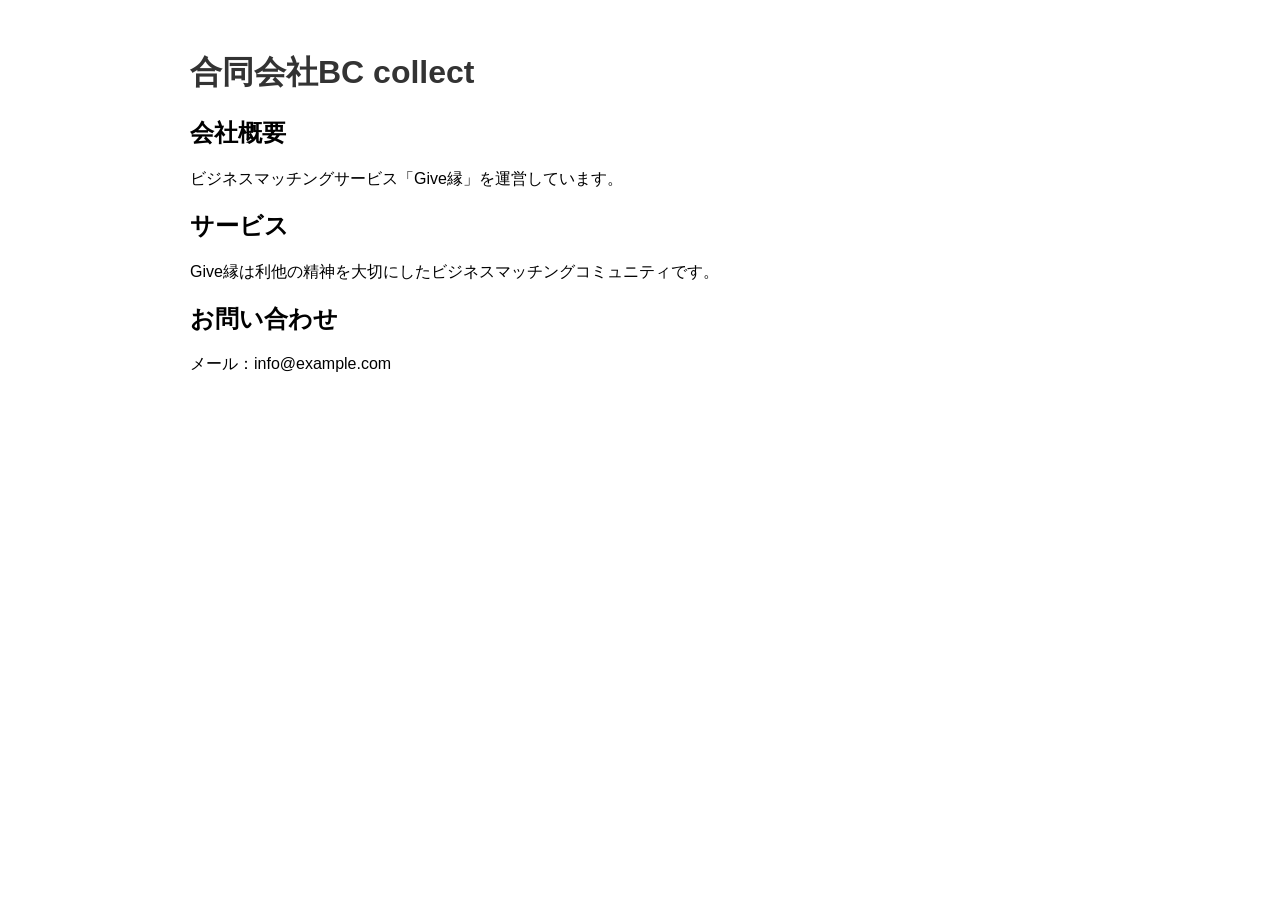
==== index.html @ b0e0995e "Add files via upload" ====
<!DOCTYPE html>
<html lang="ja">
<head>
<meta charset="UTF-8">
<title>合同会社BC collect</title>
<style>
body{
font-family:sans-serif;
max-width:900px;
margin:auto;
padding:30px;
}
h1{
color:#333;
}
</style>
</head>
<body>

<h1>合同会社BC collect</h1>

<h2>会社概要</h2>
<p>
ビジネスマッチングサービス「Give縁」を運営しています。
</p>

<h2>サービス</h2>
<p>
Give縁は利他の精神を大切にしたビジネスマッチングコミュニティです。
</p>

<h2>お問い合わせ</h2>
<p>
メール：info@example.com
</p>

</body>
</html>
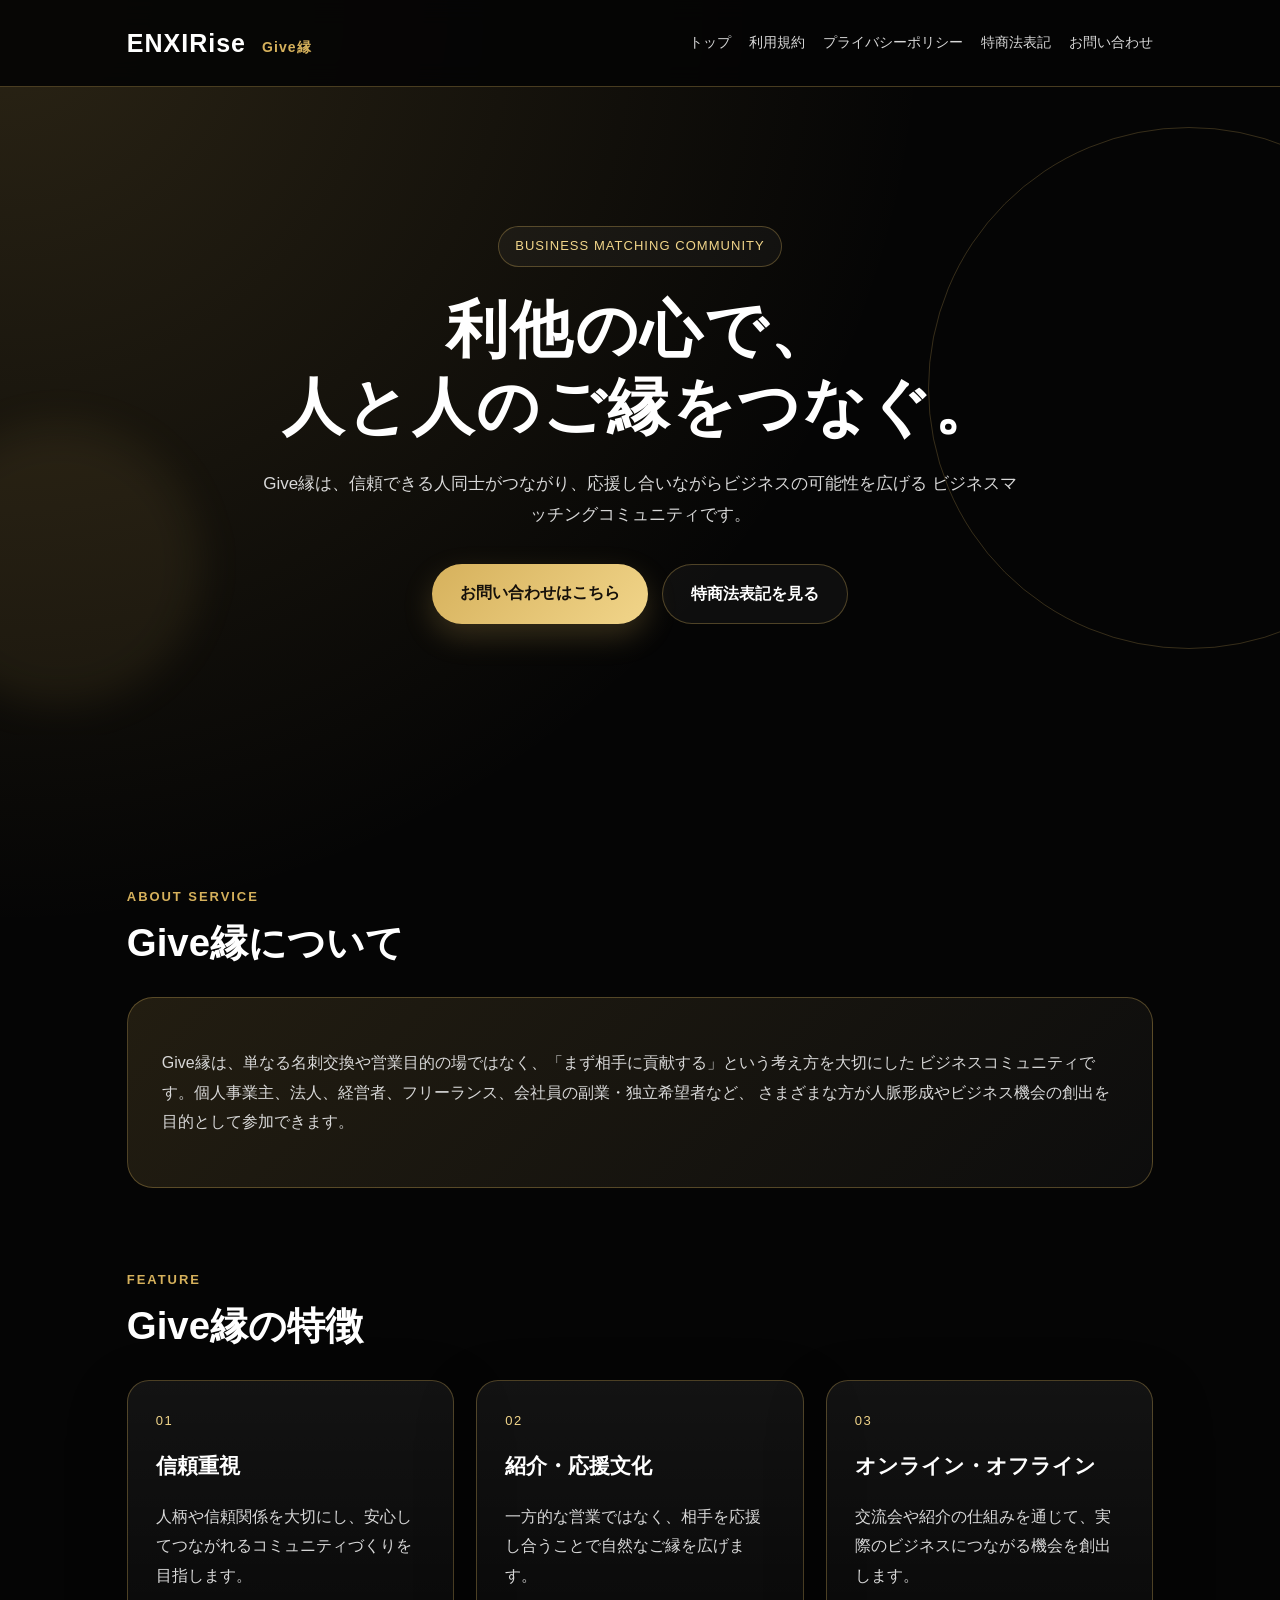
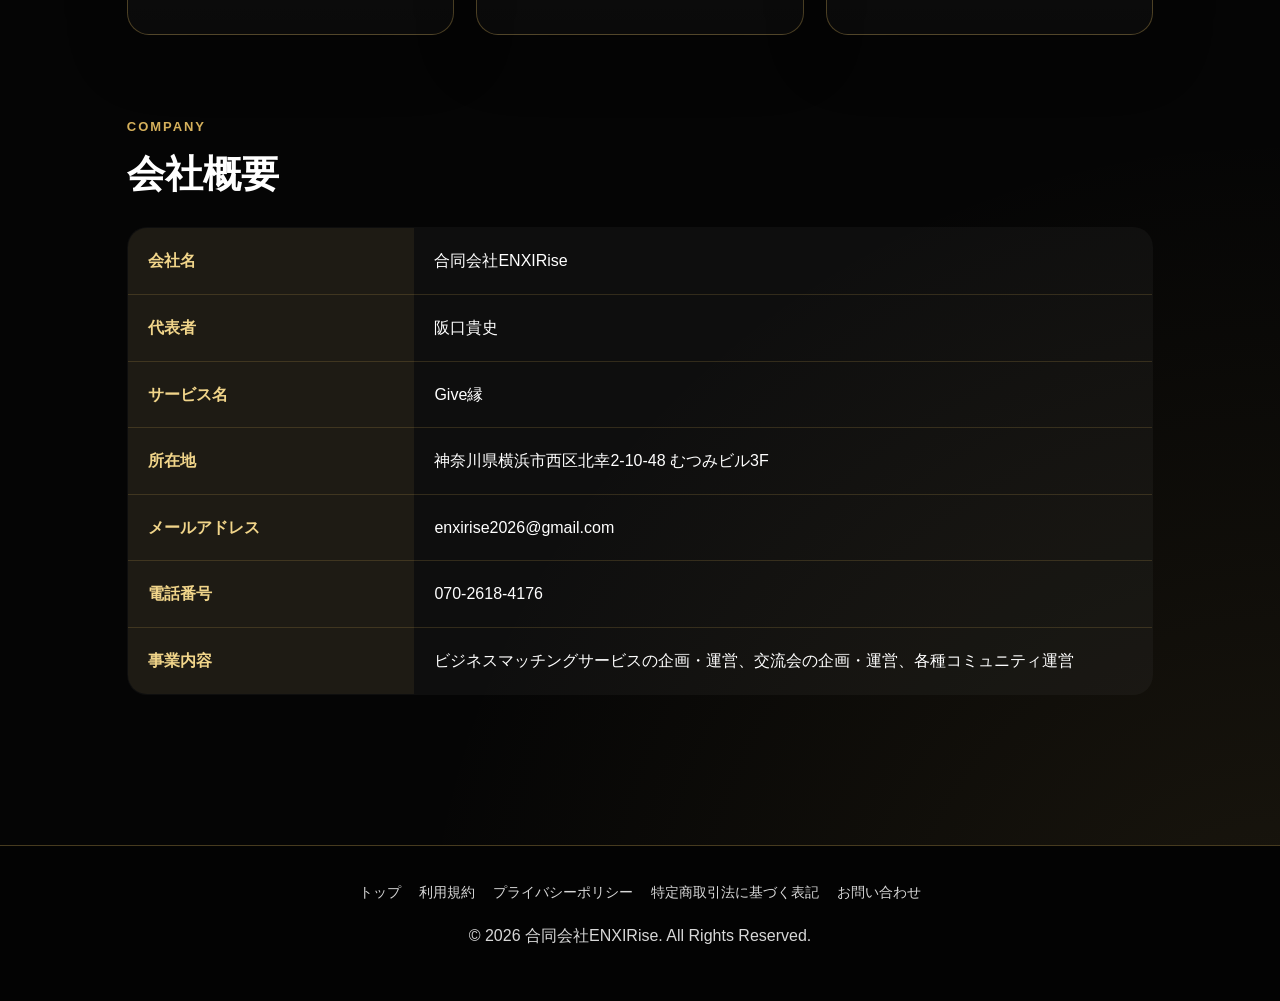
==== commit 63fa7817: "Add files via upload" ====
--- a/index.html
+++ b/index.html
@@ -1,38 +1,106 @@
-<!DOCTYPE html>
-<html lang="ja">
-<head>
-<meta charset="UTF-8">
-<title>合同会社BC collect</title>
-<style>
-body{
-font-family:sans-serif;
-max-width:900px;
-margin:auto;
-padding:30px;
-}
-h1{
-color:#333;
-}
-</style>
-</head>
-<body>
-
-<h1>合同会社BC collect</h1>
-
-<h2>会社概要</h2>
-<p>
-ビジネスマッチングサービス「Give縁」を運営しています。
-</p>
-
-<h2>サービス</h2>
-<p>
-Give縁は利他の精神を大切にしたビジネスマッチングコミュニティです。
-</p>
-
-<h2>お問い合わせ</h2>
-<p>
-メール：info@example.com
-</p>
-
-</body>
-</html>+<!DOCTYPE html>
+<html lang="ja">
+<head>
+  <meta charset="UTF-8">
+  <meta name="viewport" content="width=device-width, initial-scale=1.0">
+  <title>合同会社ENXIRise｜Give縁</title>
+  <meta name="description" content="合同会社ENXIRiseが運営するGive縁の公式サイトです。">
+  <link rel="stylesheet" href="style.css">
+</head>
+<body>
+<header>
+  <div class="header-inner">
+    <a class="logo" href="index.html">ENXIRise <span>Give縁</span></a>
+    <nav>
+      <a href="index.html">トップ</a>
+      <a href="terms.html">利用規約</a>
+      <a href="privacy.html">プライバシーポリシー</a>
+      <a href="tokusho.html">特商法表記</a>
+      <a href="contact.html">お問い合わせ</a>
+    </nav>
+  </div>
+</header>
+
+<section class="hero">
+  <div class="hero-content">
+    <div class="badge">BUSINESS MATCHING COMMUNITY</div>
+    <h1>利他の心で、<br>人と人のご縁をつなぐ。</h1>
+    <p>
+      Give縁は、信頼できる人同士がつながり、応援し合いながらビジネスの可能性を広げる
+      ビジネスマッチングコミュニティです。
+    </p>
+    <div class="button-area">
+      <a class="button gold" href="contact.html">お問い合わせはこちら</a>
+      <a class="button dark" href="tokusho.html">特商法表記を見る</a>
+    </div>
+  </div>
+</section>
+
+<main>
+  <section>
+    <div class="section-title">
+      <div class="kicker">ABOUT SERVICE</div>
+      <h2>Give縁について</h2>
+    </div>
+    <div class="lead-box">
+      <p>
+        Give縁は、単なる名刺交換や営業目的の場ではなく、「まず相手に貢献する」という考え方を大切にした
+        ビジネスコミュニティです。個人事業主、法人、経営者、フリーランス、会社員の副業・独立希望者など、
+        さまざまな方が人脈形成やビジネス機会の創出を目的として参加できます。
+      </p>
+    </div>
+  </section>
+
+  <section>
+    <div class="section-title">
+      <div class="kicker">FEATURE</div>
+      <h2>Give縁の特徴</h2>
+    </div>
+    <div class="grid-3">
+      <div class="card">
+        <div class="num">01</div>
+        <h3>信頼重視</h3>
+        <p>人柄や信頼関係を大切にし、安心してつながれるコミュニティづくりを目指します。</p>
+      </div>
+      <div class="card">
+        <div class="num">02</div>
+        <h3>紹介・応援文化</h3>
+        <p>一方的な営業ではなく、相手を応援し合うことで自然なご縁を広げます。</p>
+      </div>
+      <div class="card">
+        <div class="num">03</div>
+        <h3>オンライン・オフライン</h3>
+        <p>交流会や紹介の仕組みを通じて、実際のビジネスにつながる機会を創出します。</p>
+      </div>
+    </div>
+  </section>
+
+  <section>
+    <div class="section-title">
+      <div class="kicker">COMPANY</div>
+      <h2>会社概要</h2>
+    </div>
+    <table class="company-table">
+      <tr><th>会社名</th><td>合同会社ENXIRise</td></tr>
+      <tr><th>代表者</th><td>阪口貴史</td></tr>
+      <tr><th>サービス名</th><td>Give縁</td></tr>
+      <tr><th>所在地</th><td>神奈川県横浜市西区北幸2-10-48 むつみビル3F</td></tr>
+      <tr><th>メールアドレス</th><td>enxirise2026@gmail.com</td></tr>
+      <tr><th>電話番号</th><td>070-2618-4176</td></tr>
+      <tr><th>事業内容</th><td>ビジネスマッチングサービスの企画・運営、交流会の企画・運営、各種コミュニティ運営</td></tr>
+    </table>
+  </section>
+</main>
+
+<footer>
+  <div class="footer-links">
+    <a href="index.html">トップ</a>
+    <a href="terms.html">利用規約</a>
+    <a href="privacy.html">プライバシーポリシー</a>
+    <a href="tokusho.html">特定商取引法に基づく表記</a>
+    <a href="contact.html">お問い合わせ</a>
+  </div>
+  <p>© 2026 合同会社ENXIRise. All Rights Reserved.</p>
+</footer>
+</body>
+</html>
--- a/style.css
+++ b/style.css
@@ -0,0 +1,371 @@
+
+:root {
+  --bg: #050505;
+  --panel: #111111;
+  --panel-2: #171717;
+  --text: #ffffff;
+  --sub: #d8d8d8;
+  --muted: #a8a8a8;
+  --gold: #d6b15c;
+  --gold-2: #f1d58a;
+  --line: rgba(214, 177, 92, 0.32);
+}
+
+* {
+  box-sizing: border-box;
+}
+
+html {
+  scroll-behavior: smooth;
+}
+
+body {
+  margin: 0;
+  font-family: "Hiragino Kaku Gothic ProN", "Yu Gothic", "Meiryo", sans-serif;
+  color: var(--text);
+  background:
+    radial-gradient(circle at top left, rgba(214,177,92,0.18), transparent 32%),
+    radial-gradient(circle at bottom right, rgba(214,177,92,0.10), transparent 30%),
+    var(--bg);
+  line-height: 1.85;
+}
+
+a {
+  color: inherit;
+  text-decoration: none;
+}
+
+header {
+  position: sticky;
+  top: 0;
+  z-index: 10;
+  background: rgba(5, 5, 5, 0.92);
+  backdrop-filter: blur(12px);
+  border-bottom: 1px solid var(--line);
+}
+
+.header-inner {
+  max-width: 1180px;
+  margin: 0 auto;
+  padding: 20px 6%;
+  display: flex;
+  justify-content: space-between;
+  align-items: center;
+  gap: 22px;
+  flex-wrap: wrap;
+}
+
+.logo {
+  font-size: 25px;
+  font-weight: 800;
+  letter-spacing: 1px;
+}
+
+.logo span {
+  display: inline-block;
+  margin-left: 8px;
+  color: var(--gold);
+  font-size: 14px;
+  font-weight: 600;
+  letter-spacing: 0.08em;
+}
+
+nav {
+  display: flex;
+  gap: 18px;
+  flex-wrap: wrap;
+}
+
+nav a {
+  color: var(--sub);
+  font-size: 14px;
+  transition: 0.25s;
+}
+
+nav a:hover {
+  color: var(--gold-2);
+}
+
+.hero {
+  min-height: 72vh;
+  padding: 120px 6% 92px;
+  display: grid;
+  place-items: center;
+  text-align: center;
+  position: relative;
+  overflow: hidden;
+}
+
+.hero::before {
+  content: "";
+  position: absolute;
+  width: 520px;
+  height: 520px;
+  border: 1px solid rgba(214,177,92,0.24);
+  border-radius: 50%;
+  top: 40px;
+  right: -170px;
+}
+
+.hero::after {
+  content: "";
+  position: absolute;
+  width: 280px;
+  height: 280px;
+  background: rgba(214,177,92,0.08);
+  filter: blur(20px);
+  border-radius: 50%;
+  bottom: 30px;
+  left: -80px;
+}
+
+.hero-content {
+  max-width: 940px;
+  position: relative;
+  z-index: 1;
+}
+
+.badge {
+  display: inline-block;
+  color: var(--gold-2);
+  border: 1px solid var(--line);
+  border-radius: 999px;
+  padding: 7px 16px;
+  font-size: 13px;
+  letter-spacing: 0.08em;
+  margin-bottom: 24px;
+  background: rgba(255,255,255,0.04);
+}
+
+.hero h1 {
+  margin: 0 0 22px;
+  font-size: clamp(34px, 5vw, 62px);
+  line-height: 1.25;
+  letter-spacing: 0.04em;
+}
+
+.hero p {
+  margin: 0 auto 34px;
+  max-width: 760px;
+  color: var(--sub);
+  font-size: 17px;
+}
+
+.button-area {
+  display: flex;
+  justify-content: center;
+  gap: 14px;
+  flex-wrap: wrap;
+}
+
+.button {
+  display: inline-block;
+  padding: 14px 28px;
+  border-radius: 999px;
+  font-weight: 700;
+  transition: 0.25s;
+}
+
+.button.gold {
+  background: linear-gradient(135deg, var(--gold), var(--gold-2));
+  color: #15100a;
+  box-shadow: 0 12px 30px rgba(214,177,92,0.22);
+}
+
+.button.dark {
+  border: 1px solid var(--line);
+  color: var(--text);
+  background: rgba(255,255,255,0.04);
+}
+
+.button:hover {
+  transform: translateY(-2px);
+}
+
+main {
+  max-width: 1180px;
+  margin: 0 auto;
+  padding: 70px 6%;
+}
+
+section {
+  margin-bottom: 80px;
+}
+
+.section-title {
+  margin-bottom: 28px;
+}
+
+.kicker {
+  color: var(--gold);
+  font-size: 13px;
+  letter-spacing: 0.15em;
+  font-weight: 700;
+}
+
+h2 {
+  margin: 8px 0 0;
+  font-size: clamp(27px, 3vw, 42px);
+  line-height: 1.35;
+}
+
+h3 {
+  margin: 0 0 12px;
+  font-size: 21px;
+}
+
+p {
+  color: var(--sub);
+}
+
+.grid-3 {
+  display: grid;
+  grid-template-columns: repeat(3, 1fr);
+  gap: 22px;
+}
+
+.card {
+  background: linear-gradient(180deg, rgba(255,255,255,0.06), rgba(255,255,255,0.025));
+  border: 1px solid var(--line);
+  border-radius: 22px;
+  padding: 28px;
+  box-shadow: 0 20px 60px rgba(0,0,0,0.28);
+}
+
+.card .num {
+  color: var(--gold-2);
+  font-size: 13px;
+  letter-spacing: 0.12em;
+  margin-bottom: 14px;
+}
+
+.lead-box {
+  background: linear-gradient(135deg, rgba(214,177,92,0.14), rgba(255,255,255,0.035));
+  border: 1px solid var(--line);
+  border-radius: 26px;
+  padding: 34px;
+}
+
+.company-table {
+  width: 100%;
+  border-collapse: collapse;
+  overflow: hidden;
+  border-radius: 20px;
+  border: 1px solid var(--line);
+  background: rgba(255,255,255,0.035);
+}
+
+.company-table th,
+.company-table td {
+  padding: 18px 20px;
+  border-bottom: 1px solid rgba(214,177,92,0.18);
+  text-align: left;
+  vertical-align: top;
+}
+
+.company-table th {
+  width: 28%;
+  color: var(--gold-2);
+  background: rgba(214,177,92,0.08);
+  font-weight: 700;
+}
+
+.company-table td {
+  color: var(--text);
+}
+
+.notice {
+  border-left: 4px solid var(--gold);
+  background: rgba(214,177,92,0.09);
+  padding: 18px 20px;
+  border-radius: 14px;
+  color: var(--sub);
+}
+
+.form-box {
+  background: rgba(255,255,255,0.035);
+  border: 1px solid var(--line);
+  border-radius: 24px;
+  padding: 28px;
+}
+
+input,
+textarea {
+  width: 100%;
+  margin: 8px 0 18px;
+  padding: 14px 15px;
+  border-radius: 12px;
+  border: 1px solid rgba(214,177,92,0.25);
+  background: #0b0b0b;
+  color: var(--text);
+  font-size: 16px;
+}
+
+label {
+  color: var(--gold-2);
+  font-weight: 700;
+}
+
+button {
+  border: none;
+  background: linear-gradient(135deg, var(--gold), var(--gold-2));
+  color: #15100a;
+  padding: 14px 30px;
+  border-radius: 999px;
+  cursor: pointer;
+  font-weight: 800;
+}
+
+footer {
+  border-top: 1px solid var(--line);
+  background: #030303;
+  color: var(--sub);
+  text-align: center;
+  padding: 34px 6%;
+}
+
+.footer-links {
+  margin-bottom: 12px;
+  display: flex;
+  justify-content: center;
+  gap: 18px;
+  flex-wrap: wrap;
+}
+
+.footer-links a {
+  color: var(--sub);
+  font-size: 14px;
+}
+
+.footer-links a:hover {
+  color: var(--gold-2);
+}
+
+@media (max-width: 820px) {
+  .hero {
+    padding: 88px 6% 70px;
+    min-height: auto;
+  }
+
+  .header-inner {
+    align-items: flex-start;
+  }
+
+  nav {
+    gap: 11px;
+  }
+
+  .grid-3 {
+    grid-template-columns: 1fr;
+  }
+
+  .company-table th,
+  .company-table td {
+    display: block;
+    width: 100%;
+  }
+
+  .company-table th {
+    border-bottom: none;
+  }
+}
